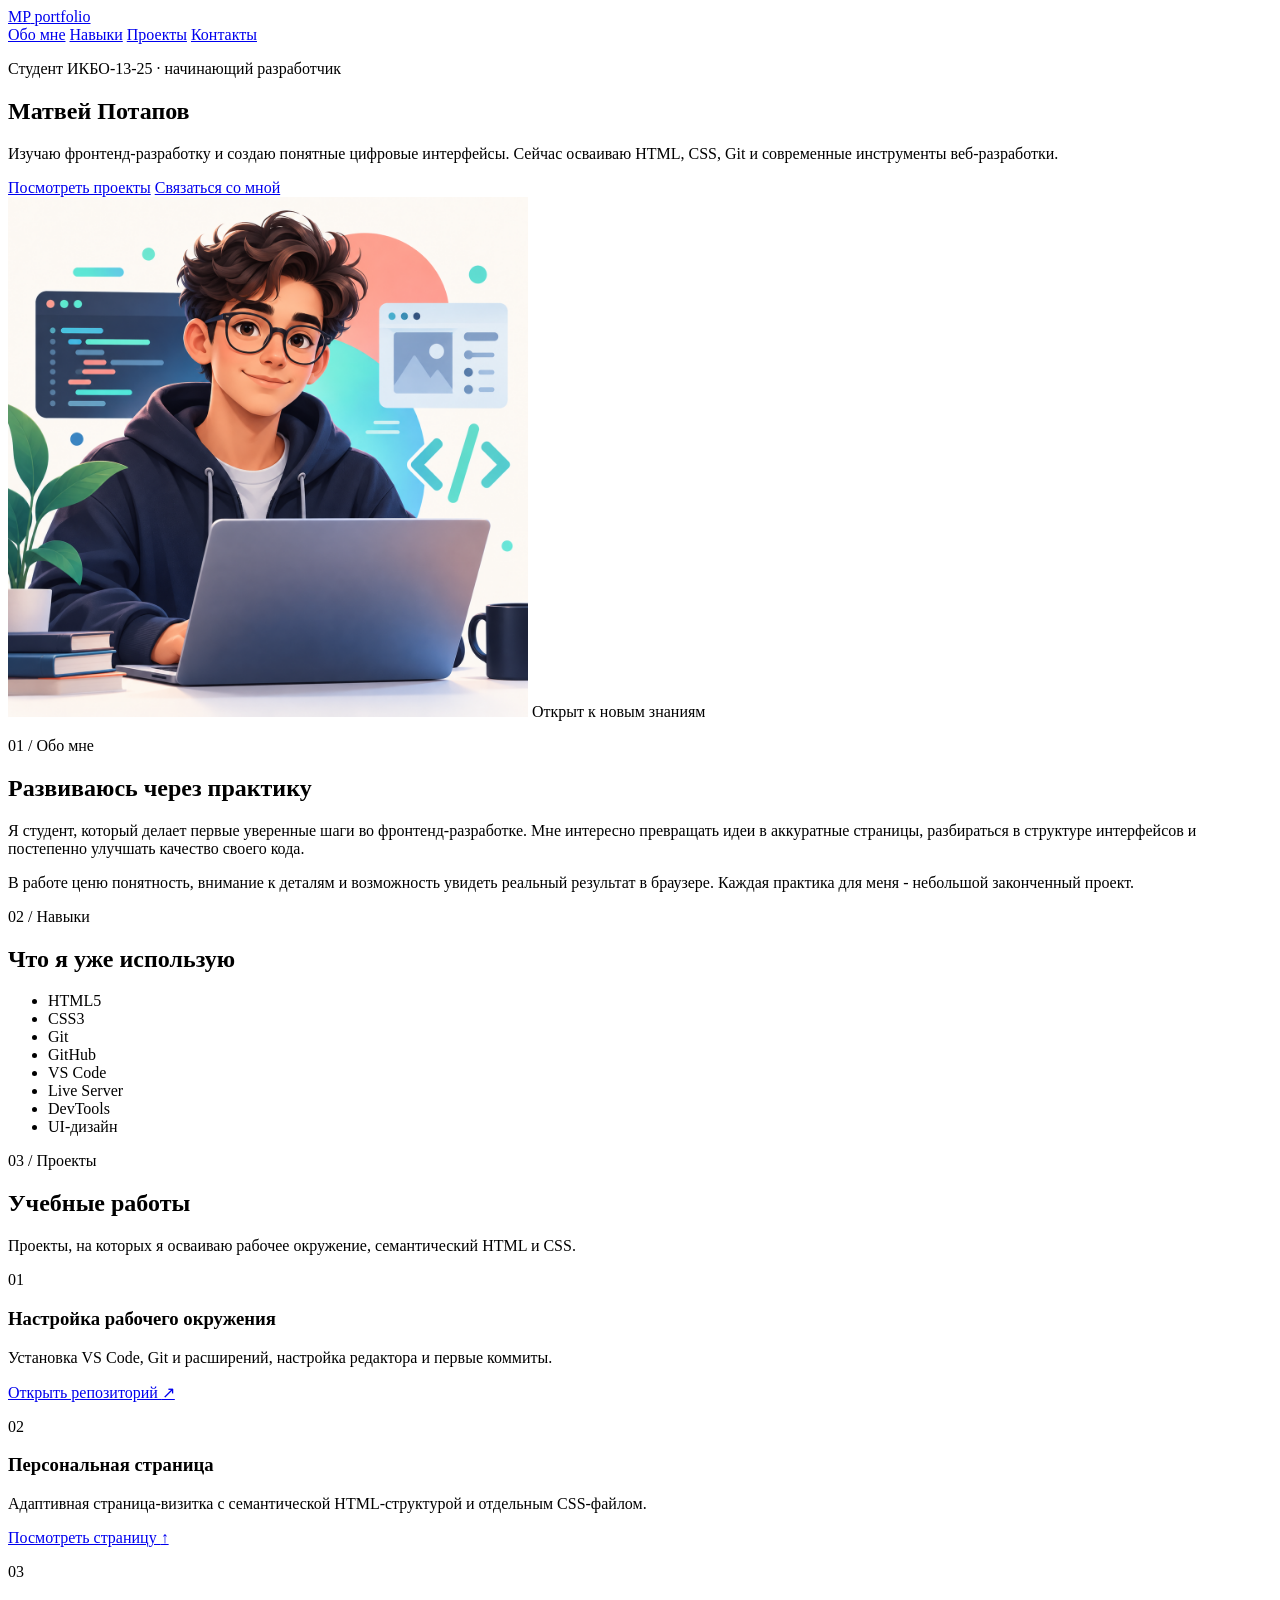
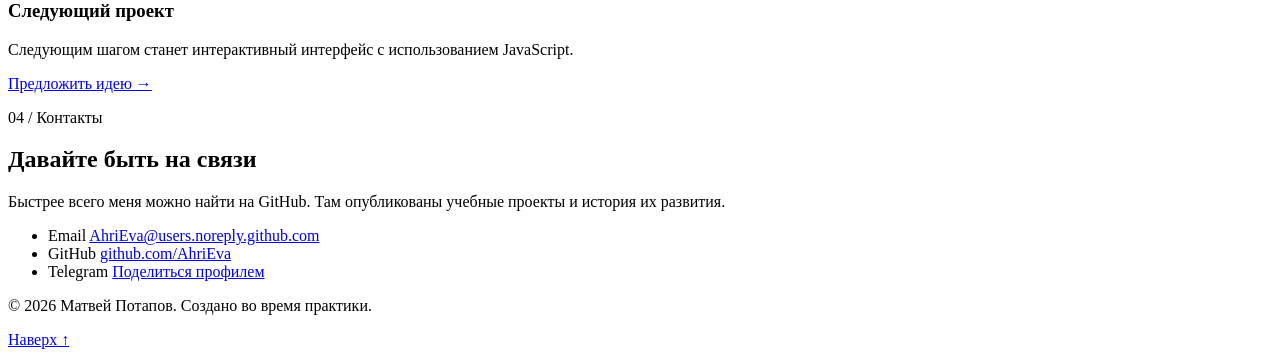
==== index.html @ 530ad432 "Create personal landing page structure" ====
<!doctype html>
<html lang="ru">
  <head>
    <meta charset="UTF-8" />
    <meta name="viewport" content="width=device-width, initial-scale=1.0" />
    <meta
      name="description"
      content="Учебное портфолио Матвея Потапова - начинающего фронтенд-разработчика."
    />
    <title>Матвей Потапов - начинающий frontend-разработчик</title>
    <link rel="stylesheet" href="styles.css" />
  </head>
  <body>
    <header class="site-header">
      <div class="container header-content">
        <a class="logo" href="#top" aria-label="Вернуться в начало страницы">
          <span class="logo-mark">MP</span>
          <span>portfolio</span>
        </a>

        <nav class="navigation" aria-label="Основная навигация">
          <a href="#about">Обо мне</a>
          <a href="#skills">Навыки</a>
          <a href="#projects">Проекты</a>
          <a href="#contacts">Контакты</a>
        </nav>
      </div>
    </header>

    <main id="top">
      <section class="hero" aria-labelledby="hero-title">
        <div class="container hero-content">
          <div class="hero-text">
            <p class="eyebrow">Студент ИКБО-13-25 · начинающий разработчик</p>
            <h1 id="hero-title">Матвей Потапов</h1>
            <p class="hero-description">
              Изучаю фронтенд-разработку и создаю понятные цифровые интерфейсы.
              Сейчас осваиваю HTML, CSS, Git и современные инструменты веб-разработки.
            </p>
            <div class="hero-actions">
              <a class="button button-primary" href="#projects">Посмотреть проекты</a>
              <a class="button button-secondary" href="#contacts">Связаться со мной</a>
            </div>
          </div>

          <div class="avatar-frame">
            <img
              class="avatar"
              src="images/avatar.png"
              alt="Иллюстрация студента-разработчика за ноутбуком"
              width="520"
              height="520"
            />
            <span class="status-badge">Открыт к новым знаниям</span>
          </div>
        </div>
      </section>

      <section class="section" id="about" aria-labelledby="about-title">
        <div class="container narrow-container">
          <p class="section-label">01 / Обо мне</p>
          <h2 id="about-title">Развиваюсь через практику</h2>
          <p class="lead">
            Я студент, который делает первые уверенные шаги во фронтенд-разработке.
            Мне интересно превращать идеи в аккуратные страницы, разбираться в структуре
            интерфейсов и постепенно улучшать качество своего кода.
          </p>
          <p>
            В работе ценю понятность, внимание к деталям и возможность увидеть реальный
            результат в браузере. Каждая практика для меня - небольшой законченный проект.
          </p>
        </div>
      </section>

      <section class="section section-accent" id="skills" aria-labelledby="skills-title">
        <div class="container">
          <p class="section-label">02 / Навыки</p>
          <h2 id="skills-title">Что я уже использую</h2>

          <ul class="skills-list" aria-label="Навыки и инструменты">
            <li>HTML5</li>
            <li>CSS3</li>
            <li>Git</li>
            <li>GitHub</li>
            <li>VS Code</li>
            <li>Live Server</li>
            <li>DevTools</li>
            <li>UI-дизайн</li>
          </ul>
        </div>
      </section>

      <section class="section" id="projects" aria-labelledby="projects-title">
        <div class="container">
          <div class="section-heading">
            <div>
              <p class="section-label">03 / Проекты</p>
              <h2 id="projects-title">Учебные работы</h2>
            </div>
            <p>
              Проекты, на которых я осваиваю рабочее окружение, семантический HTML и CSS.
            </p>
          </div>

          <div class="projects">
            <article class="project-card">
              <p class="project-number">01</p>
              <h3>Настройка рабочего окружения</h3>
              <p>
                Установка VS Code, Git и расширений, настройка редактора и первые коммиты.
              </p>
              <a
                href="https://github.com/AhriEva/frontend-practice-01"
                target="_blank"
                rel="noreferrer"
              >
                Открыть репозиторий <span aria-hidden="true">↗</span>
              </a>
            </article>

            <article class="project-card featured-card">
              <p class="project-number">02</p>
              <h3>Персональная страница</h3>
              <p>
                Адаптивная страница-визитка с семантической HTML-структурой и отдельным
                CSS-файлом.
              </p>
              <a href="#top">Посмотреть страницу <span aria-hidden="true">↑</span></a>
            </article>

            <article class="project-card">
              <p class="project-number">03</p>
              <h3>Следующий проект</h3>
              <p>
                Следующим шагом станет интерактивный интерфейс с использованием JavaScript.
              </p>
              <a href="#contacts">Предложить идею <span aria-hidden="true">→</span></a>
            </article>
          </div>
        </div>
      </section>

      <section class="section contact-section" id="contacts" aria-labelledby="contacts-title">
        <div class="container contact-layout">
          <div>
            <p class="section-label">04 / Контакты</p>
            <h2 id="contacts-title">Давайте быть на связи</h2>
            <p>
              Быстрее всего меня можно найти на GitHub. Там опубликованы учебные проекты и
              история их развития.
            </p>
          </div>

          <ul class="contacts-list">
            <li>
              <span>Email</span>
              <a href="mailto:AhriEva@users.noreply.github.com">
                AhriEva@users.noreply.github.com
              </a>
            </li>
            <li>
              <span>GitHub</span>
              <a href="https://github.com/AhriEva" target="_blank" rel="noreferrer">
                github.com/AhriEva
              </a>
            </li>
            <li>
              <span>Telegram</span>
              <a
                href="https://t.me/share/url?url=https%3A%2F%2Fgithub.com%2FAhriEva&amp;text=%D0%9F%D1%80%D0%B8%D0%B2%D0%B5%D1%82%2C%20%D0%9C%D0%B0%D1%82%D0%B2%D0%B5%D0%B9!"
                target="_blank"
                rel="noreferrer"
              >
                Поделиться профилем
              </a>
            </li>
          </ul>
        </div>
      </section>
    </main>

    <footer class="site-footer">
      <div class="container footer-content">
        <p>© 2026 Матвей Потапов. Создано во время практики.</p>
        <a href="#top">Наверх ↑</a>
      </div>
    </footer>
  </body>
</html>
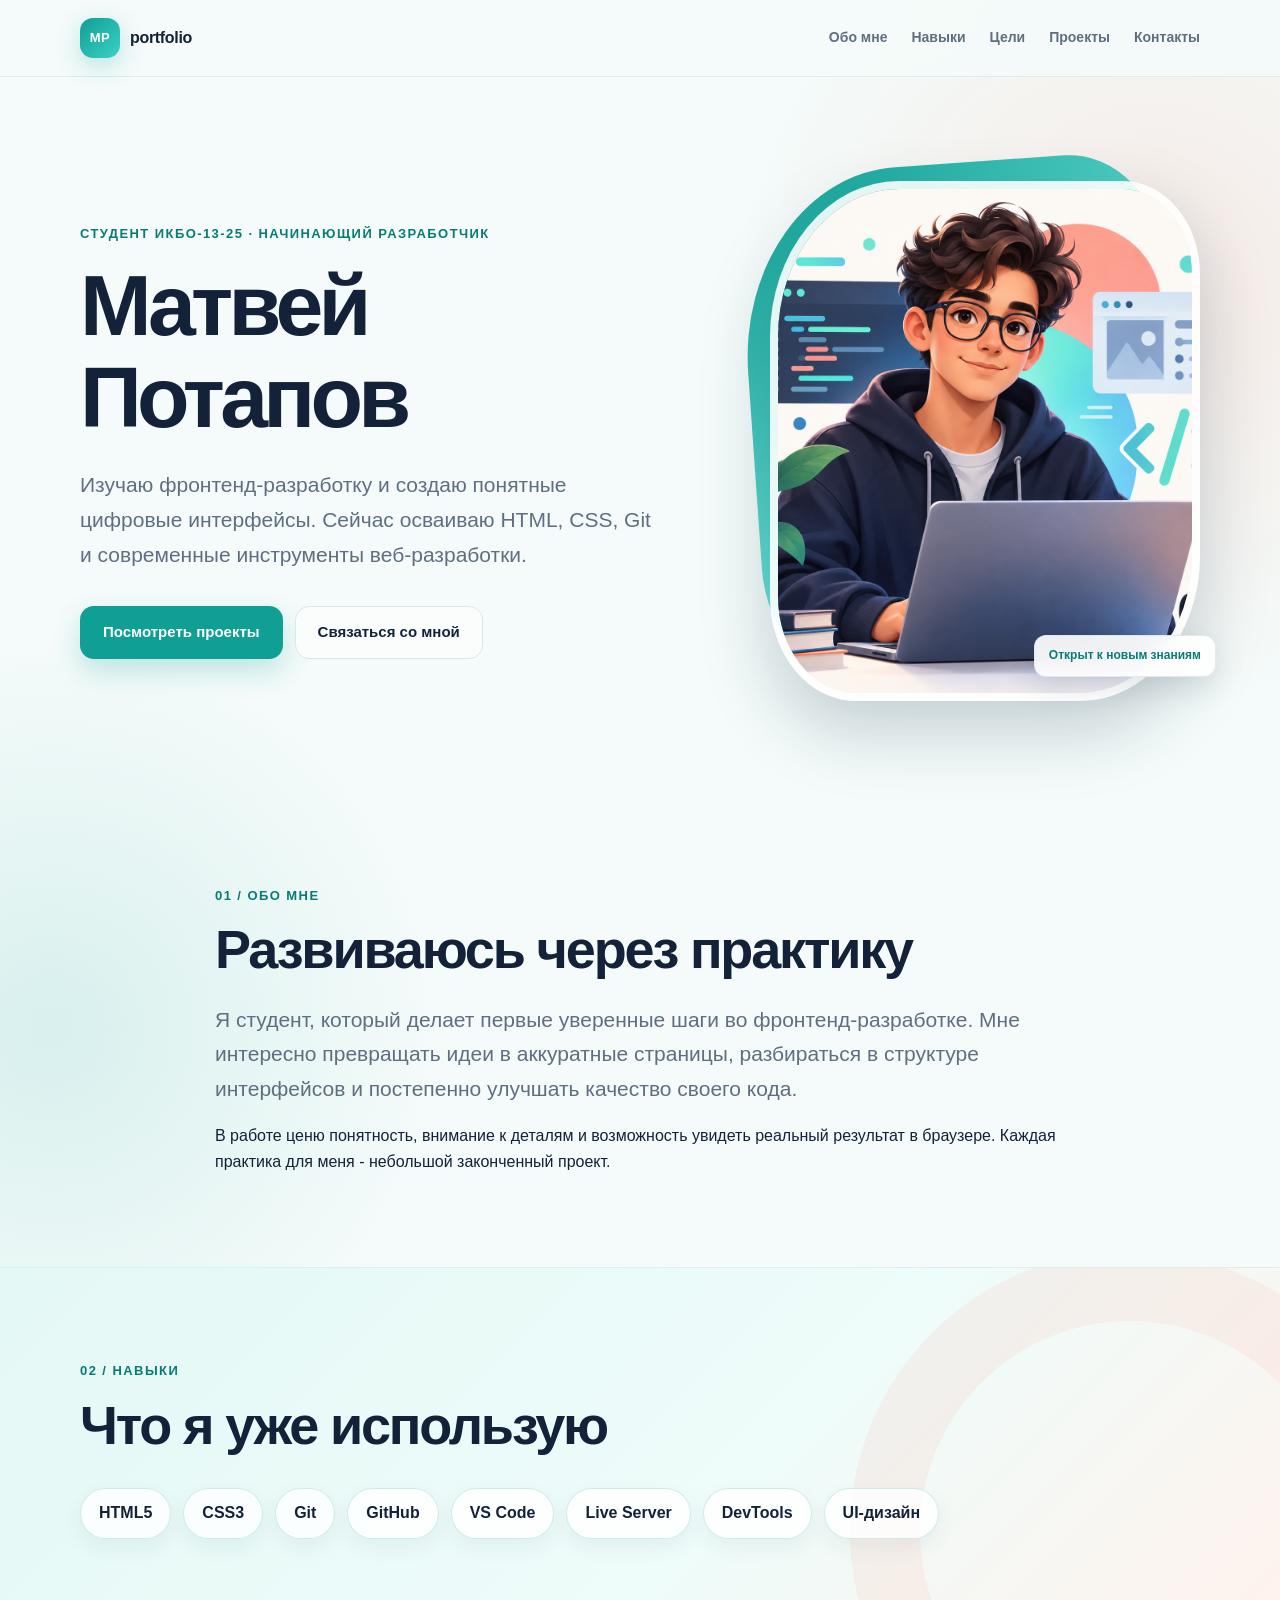
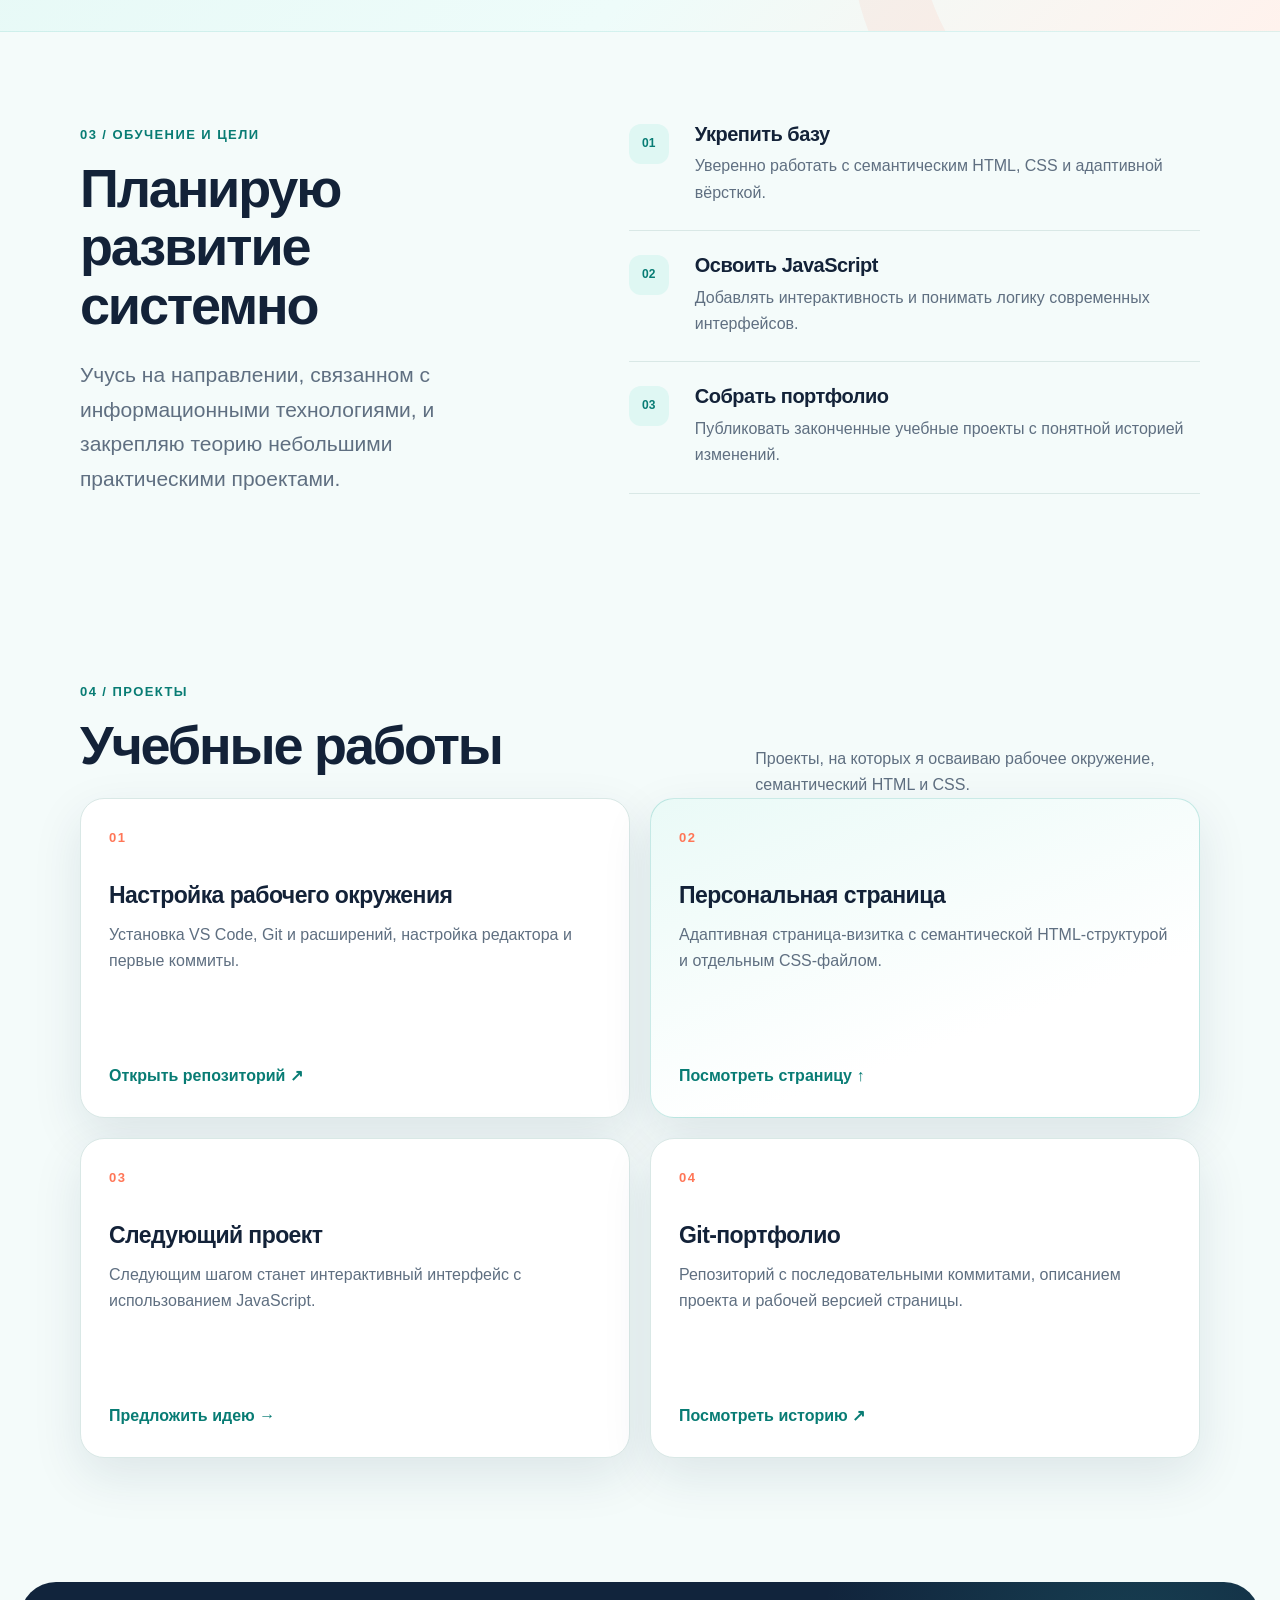
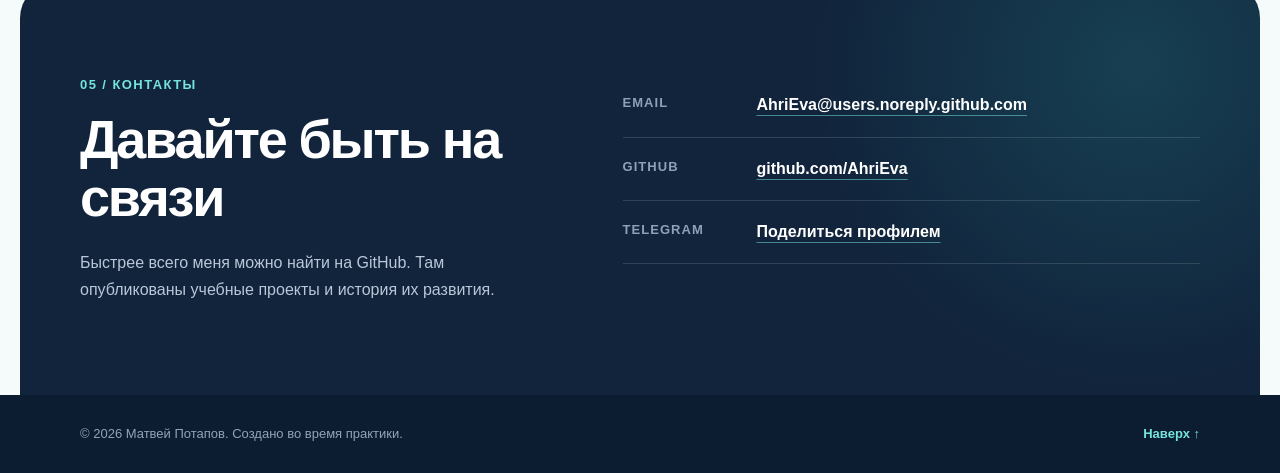
==== commit 021129ed: "Personalize portfolio content" ====
--- a/index.html
+++ b/index.html
@@ -21,6 +21,7 @@
         <nav class="navigation" aria-label="Основная навигация">
           <a href="#about">Обо мне</a>
           <a href="#skills">Навыки</a>
+          <a href="#goals">Цели</a>
           <a href="#projects">Проекты</a>
           <a href="#contacts">Контакты</a>
         </nav>
@@ -90,11 +91,48 @@
         </div>
       </section>
 
+      <section class="section" id="goals" aria-labelledby="goals-title">
+        <div class="container goals-layout">
+          <div>
+            <p class="section-label">03 / Обучение и цели</p>
+            <h2 id="goals-title">Планирую развитие системно</h2>
+            <p class="lead">
+              Учусь на направлении, связанном с информационными технологиями, и закрепляю
+              теорию небольшими практическими проектами.
+            </p>
+          </div>
+
+          <ol class="goals-list">
+            <li>
+              <span>01</span>
+              <div>
+                <h3>Укрепить базу</h3>
+                <p>Уверенно работать с семантическим HTML, CSS и адаптивной вёрсткой.</p>
+              </div>
+            </li>
+            <li>
+              <span>02</span>
+              <div>
+                <h3>Освоить JavaScript</h3>
+                <p>Добавлять интерактивность и понимать логику современных интерфейсов.</p>
+              </div>
+            </li>
+            <li>
+              <span>03</span>
+              <div>
+                <h3>Собрать портфолио</h3>
+                <p>Публиковать законченные учебные проекты с понятной историей изменений.</p>
+              </div>
+            </li>
+          </ol>
+        </div>
+      </section>
+
       <section class="section" id="projects" aria-labelledby="projects-title">
         <div class="container">
           <div class="section-heading">
             <div>
-              <p class="section-label">03 / Проекты</p>
+              <p class="section-label">04 / Проекты</p>
               <h2 id="projects-title">Учебные работы</h2>
             </div>
             <p>
@@ -136,6 +174,22 @@
               </p>
               <a href="#contacts">Предложить идею <span aria-hidden="true">→</span></a>
             </article>
+
+            <article class="project-card">
+              <p class="project-number">04</p>
+              <h3>Git-портфолио</h3>
+              <p>
+                Репозиторий с последовательными коммитами, описанием проекта и рабочей
+                версией страницы.
+              </p>
+              <a
+                href="https://github.com/AhriEva/frontend-practice-01/commits/main"
+                target="_blank"
+                rel="noreferrer"
+              >
+                Посмотреть историю <span aria-hidden="true">↗</span>
+              </a>
+            </article>
           </div>
         </div>
       </section>
@@ -143,7 +197,7 @@
       <section class="section contact-section" id="contacts" aria-labelledby="contacts-title">
         <div class="container contact-layout">
           <div>
-            <p class="section-label">04 / Контакты</p>
+            <p class="section-label">05 / Контакты</p>
             <h2 id="contacts-title">Давайте быть на связи</h2>
             <p>
               Быстрее всего меня можно найти на GitHub. Там опубликованы учебные проекты и
--- a/styles.css
+++ b/styles.css
@@ -0,0 +1,656 @@
+:root {
+  --color-primary: #0f9f94;
+  --color-primary-dark: #087c74;
+  --color-secondary: #ff7657;
+  --color-text: #132238;
+  --color-muted: #5f6f81;
+  --color-background: #f4fbfa;
+  --color-surface: #ffffff;
+  --color-surface-dark: #11243c;
+  --color-border: #d9e8e6;
+  --color-accent-soft: #dff7f3;
+  --container-width: 1120px;
+  --shadow-card: 0 18px 50px rgba(20, 51, 74, 0.1);
+}
+
+* {
+  box-sizing: border-box;
+}
+
+html {
+  scroll-behavior: smooth;
+}
+
+body {
+  margin: 0;
+  overflow-x: hidden;
+  background:
+    radial-gradient(circle at 90% 8%, rgba(255, 118, 87, 0.13), transparent 26rem),
+    radial-gradient(circle at 4% 28%, rgba(15, 159, 148, 0.12), transparent 24rem),
+    var(--color-background);
+  color: var(--color-text);
+  font-family:
+    Inter, Montserrat, "Segoe UI", Arial, sans-serif;
+  line-height: 1.65;
+}
+
+img {
+  display: block;
+  max-width: 100%;
+}
+
+a {
+  color: inherit;
+}
+
+a:focus-visible {
+  border-radius: 6px;
+  outline: 3px solid rgba(255, 118, 87, 0.55);
+  outline-offset: 4px;
+}
+
+.container {
+  width: min(calc(100% - 40px), var(--container-width));
+  margin: 0 auto;
+}
+
+.narrow-container {
+  max-width: 850px;
+}
+
+.site-header {
+  position: sticky;
+  z-index: 10;
+  top: 0;
+  border-bottom: 1px solid rgba(217, 232, 230, 0.85);
+  background-color: rgba(244, 251, 250, 0.88);
+  backdrop-filter: blur(18px);
+}
+
+.header-content {
+  display: flex;
+  min-height: 76px;
+  align-items: center;
+  justify-content: space-between;
+  gap: 28px;
+}
+
+.logo {
+  display: inline-flex;
+  align-items: center;
+  gap: 10px;
+  color: var(--color-text);
+  font-weight: 800;
+  letter-spacing: -0.02em;
+  text-decoration: none;
+}
+
+.logo-mark {
+  display: grid;
+  width: 40px;
+  height: 40px;
+  place-items: center;
+  border-radius: 13px;
+  background: linear-gradient(135deg, var(--color-primary), #3ad1c6);
+  color: #ffffff;
+  font-size: 13px;
+  letter-spacing: 0.04em;
+  box-shadow: 0 8px 24px rgba(15, 159, 148, 0.25);
+}
+
+.navigation {
+  display: flex;
+  flex-wrap: wrap;
+  gap: 8px 24px;
+}
+
+.navigation a {
+  position: relative;
+  color: var(--color-muted);
+  font-size: 14px;
+  font-weight: 700;
+  text-decoration: none;
+}
+
+.navigation a::after {
+  position: absolute;
+  right: 0;
+  bottom: -6px;
+  left: 0;
+  height: 2px;
+  border-radius: 999px;
+  background: var(--color-primary);
+  content: "";
+  transform: scaleX(0);
+  transform-origin: right;
+  transition: transform 180ms ease;
+}
+
+.navigation a:hover {
+  color: var(--color-primary-dark);
+}
+
+.navigation a:hover::after {
+  transform: scaleX(1);
+  transform-origin: left;
+}
+
+.hero {
+  padding: 104px 0 92px;
+}
+
+.hero-content {
+  display: grid;
+  align-items: center;
+  gap: clamp(44px, 7vw, 90px);
+  grid-template-columns: minmax(0, 1.12fr) minmax(300px, 0.88fr);
+}
+
+.hero-text {
+  max-width: 690px;
+}
+
+.eyebrow,
+.section-label {
+  margin: 0 0 14px;
+  color: var(--color-primary-dark);
+  font-size: 13px;
+  font-weight: 800;
+  letter-spacing: 0.11em;
+  text-transform: uppercase;
+}
+
+h1,
+h2,
+h3 {
+  margin-top: 0;
+  line-height: 1.08;
+}
+
+h1 {
+  max-width: 760px;
+  margin-bottom: 24px;
+  font-size: clamp(48px, 7.5vw, 86px);
+  letter-spacing: -0.055em;
+}
+
+h2 {
+  margin-bottom: 24px;
+  font-size: clamp(34px, 4.6vw, 54px);
+  letter-spacing: -0.04em;
+}
+
+h3 {
+  margin-bottom: 14px;
+  font-size: 23px;
+  letter-spacing: -0.025em;
+}
+
+.hero-description,
+.lead {
+  margin: 0;
+  color: var(--color-muted);
+  font-size: clamp(18px, 2vw, 21px);
+}
+
+.hero-description {
+  max-width: 660px;
+}
+
+.hero-actions {
+  display: flex;
+  flex-wrap: wrap;
+  gap: 12px;
+  margin-top: 34px;
+}
+
+.button {
+  display: inline-flex;
+  min-height: 52px;
+  align-items: center;
+  justify-content: center;
+  padding: 13px 22px;
+  border: 1px solid transparent;
+  border-radius: 14px;
+  font-size: 15px;
+  font-weight: 800;
+  text-decoration: none;
+  transition:
+    transform 180ms ease,
+    box-shadow 180ms ease,
+    background-color 180ms ease;
+}
+
+.button:hover {
+  transform: translateY(-2px);
+}
+
+.button-primary {
+  background: var(--color-primary);
+  color: #ffffff;
+  box-shadow: 0 12px 28px rgba(15, 159, 148, 0.24);
+}
+
+.button-primary:hover {
+  background: var(--color-primary-dark);
+}
+
+.button-secondary {
+  border-color: var(--color-border);
+  background: rgba(255, 255, 255, 0.68);
+  color: var(--color-text);
+}
+
+.button-secondary:hover {
+  border-color: var(--color-primary);
+  box-shadow: 0 10px 26px rgba(20, 51, 74, 0.08);
+}
+
+.avatar-frame {
+  position: relative;
+  max-width: 430px;
+  justify-self: end;
+}
+
+.avatar-frame::before {
+  position: absolute;
+  z-index: -1;
+  inset: -18px 24px 24px -18px;
+  border-radius: 38% 22% 34% 24%;
+  background: linear-gradient(145deg, var(--color-primary), #69e2d8 55%, #ffb09d);
+  content: "";
+  transform: rotate(-4deg);
+}
+
+.avatar {
+  width: 100%;
+  aspect-ratio: 1;
+  border: 8px solid rgba(255, 255, 255, 0.88);
+  border-radius: 30% 18% 28% 20%;
+  object-fit: cover;
+  box-shadow: 0 28px 70px rgba(16, 45, 69, 0.22);
+}
+
+.status-badge {
+  position: absolute;
+  right: -16px;
+  bottom: 24px;
+  padding: 10px 14px;
+  border: 1px solid rgba(217, 232, 230, 0.85);
+  border-radius: 12px;
+  background: rgba(255, 255, 255, 0.92);
+  color: var(--color-primary-dark);
+  font-size: 12px;
+  font-weight: 800;
+  box-shadow: 0 10px 30px rgba(20, 51, 74, 0.13);
+  backdrop-filter: blur(10px);
+}
+
+.section {
+  padding: 92px 0;
+  scroll-margin-top: 74px;
+}
+
+.section p:last-child {
+  margin-bottom: 0;
+}
+
+.section-accent {
+  position: relative;
+  overflow: hidden;
+  border-block: 1px solid rgba(15, 159, 148, 0.1);
+  background: linear-gradient(135deg, #e4f8f5, #eefcfa 58%, #fff2ed);
+}
+
+.section-accent::after {
+  position: absolute;
+  right: -130px;
+  bottom: -180px;
+  width: 420px;
+  height: 420px;
+  border: 70px solid rgba(255, 118, 87, 0.08);
+  border-radius: 50%;
+  content: "";
+}
+
+.skills-list {
+  position: relative;
+  z-index: 1;
+  display: flex;
+  flex-wrap: wrap;
+  gap: 12px;
+  max-width: 880px;
+  margin: 34px 0 0;
+  padding: 0;
+  list-style: none;
+}
+
+.skills-list li {
+  padding: 11px 18px;
+  border: 1px solid rgba(15, 159, 148, 0.2);
+  border-radius: 999px;
+  background: rgba(255, 255, 255, 0.82);
+  font-weight: 750;
+  box-shadow: 0 8px 22px rgba(20, 51, 74, 0.06);
+}
+
+.goals-layout {
+  display: grid;
+  align-items: start;
+  gap: clamp(48px, 8vw, 100px);
+  grid-template-columns: minmax(0, 0.88fr) minmax(440px, 1.12fr);
+}
+
+.goals-list {
+  margin: 0;
+  padding: 0;
+  list-style: none;
+}
+
+.goals-list li {
+  display: grid;
+  padding: 24px 0;
+  border-bottom: 1px solid var(--color-border);
+  gap: 22px;
+  grid-template-columns: 44px minmax(0, 1fr);
+}
+
+.goals-list li:first-child {
+  padding-top: 0;
+}
+
+.goals-list span {
+  display: grid;
+  width: 40px;
+  height: 40px;
+  place-items: center;
+  border-radius: 12px;
+  background: var(--color-accent-soft);
+  color: var(--color-primary-dark);
+  font-size: 12px;
+  font-weight: 900;
+}
+
+.goals-list h3 {
+  margin-bottom: 8px;
+  font-size: 20px;
+}
+
+.goals-list p {
+  margin: 0;
+  color: var(--color-muted);
+}
+
+.section-heading {
+  display: grid;
+  align-items: end;
+  gap: 40px;
+  grid-template-columns: minmax(0, 1fr) minmax(280px, 0.7fr);
+}
+
+.section-heading > p {
+  margin: 0 0 28px;
+  color: var(--color-muted);
+}
+
+.projects {
+  display: grid;
+  gap: 20px;
+  grid-template-columns: repeat(2, minmax(0, 1fr));
+}
+
+.project-card {
+  display: flex;
+  min-height: 320px;
+  flex-direction: column;
+  padding: 28px;
+  border: 1px solid var(--color-border);
+  border-radius: 24px;
+  background: var(--color-surface);
+  box-shadow: var(--shadow-card);
+  transition:
+    transform 200ms ease,
+    border-color 200ms ease,
+    box-shadow 200ms ease;
+}
+
+.project-card:hover {
+  border-color: rgba(15, 159, 148, 0.48);
+  box-shadow: 0 24px 55px rgba(20, 51, 74, 0.15);
+  transform: translateY(-7px);
+}
+
+.featured-card {
+  border-color: rgba(15, 159, 148, 0.22);
+  background: linear-gradient(160deg, #eafaf7, #ffffff 68%);
+}
+
+.project-number {
+  margin: 0 0 34px;
+  color: var(--color-secondary);
+  font-size: 13px;
+  font-weight: 900;
+  letter-spacing: 0.12em;
+}
+
+.project-card > p:not(.project-number) {
+  margin: 0 0 24px;
+  color: var(--color-muted);
+}
+
+.project-card a {
+  margin-top: auto;
+  color: var(--color-primary-dark);
+  font-weight: 800;
+  text-decoration: none;
+}
+
+.project-card a:hover {
+  color: var(--color-secondary);
+}
+
+.contact-section {
+  margin: 32px 20px 0;
+  border-radius: 36px 36px 0 0;
+  background:
+    radial-gradient(circle at 90% 20%, rgba(54, 208, 196, 0.16), transparent 20rem),
+    var(--color-surface-dark);
+  color: #ffffff;
+}
+
+.contact-layout {
+  display: grid;
+  gap: 70px;
+  grid-template-columns: minmax(0, 0.9fr) minmax(360px, 1.1fr);
+}
+
+.contact-section .section-label {
+  color: #75e4db;
+}
+
+.contact-section h2 {
+  max-width: 520px;
+}
+
+.contact-section p:not(.section-label) {
+  max-width: 560px;
+  color: #b9c7d8;
+}
+
+.contacts-list {
+  margin: 0;
+  padding: 0;
+  list-style: none;
+}
+
+.contacts-list li {
+  display: grid;
+  padding: 18px 0;
+  border-bottom: 1px solid rgba(255, 255, 255, 0.13);
+  gap: 8px 24px;
+  grid-template-columns: 110px minmax(0, 1fr);
+}
+
+.contacts-list span {
+  color: #8ea1b7;
+  font-size: 13px;
+  font-weight: 800;
+  letter-spacing: 0.08em;
+  text-transform: uppercase;
+}
+
+.contacts-list a {
+  overflow-wrap: anywhere;
+  color: #ffffff;
+  font-weight: 750;
+  text-decoration-color: rgba(117, 228, 219, 0.52);
+  text-underline-offset: 5px;
+}
+
+.contacts-list a:hover {
+  color: #75e4db;
+}
+
+.site-footer {
+  padding: 28px 0;
+  background: #0c1d31;
+  color: #91a3b9;
+  font-size: 13px;
+}
+
+.footer-content {
+  display: flex;
+  align-items: center;
+  justify-content: space-between;
+  gap: 20px;
+}
+
+.footer-content p {
+  margin: 0;
+}
+
+.footer-content a {
+  color: #75e4db;
+  font-weight: 800;
+  text-decoration: none;
+}
+
+@media (max-width: 820px) {
+  .hero-content,
+  .section-heading,
+  .goals-layout,
+  .contact-layout {
+    grid-template-columns: 1fr;
+  }
+
+  .hero {
+    padding-top: 78px;
+  }
+
+  .avatar-frame {
+    width: min(82vw, 410px);
+    justify-self: center;
+  }
+
+  .projects {
+    grid-template-columns: 1fr;
+  }
+
+  .project-card {
+    min-height: 0;
+  }
+
+  .contact-layout {
+    gap: 32px;
+  }
+}
+
+@media (max-width: 700px) {
+  .container {
+    width: min(calc(100% - 28px), var(--container-width));
+  }
+
+  .header-content {
+    min-height: 0;
+    align-items: flex-start;
+    flex-direction: column;
+    padding: 14px 0 16px;
+  }
+
+  .navigation {
+    gap: 8px 16px;
+  }
+
+  .hero {
+    padding: 58px 0 62px;
+  }
+
+  .hero-content {
+    gap: 54px;
+  }
+
+  h1 {
+    font-size: clamp(44px, 15vw, 66px);
+  }
+
+  h2 {
+    font-size: clamp(32px, 10vw, 44px);
+  }
+
+  .section {
+    padding: 64px 0;
+    scroll-margin-top: 124px;
+  }
+
+  .section-heading > p {
+    margin-bottom: 6px;
+  }
+
+  .status-badge {
+    right: -4px;
+    bottom: 14px;
+  }
+
+  .contact-section {
+    margin: 18px 8px 0;
+    border-radius: 26px 26px 0 0;
+  }
+
+  .contacts-list li {
+    grid-template-columns: 1fr;
+  }
+
+  .footer-content {
+    align-items: flex-start;
+    flex-direction: column;
+  }
+}
+
+@media (max-width: 430px) {
+  .hero-actions .button {
+    width: 100%;
+  }
+
+  .avatar-frame::before {
+    inset: -10px 12px 18px -10px;
+  }
+
+  .status-badge {
+    position: static;
+    display: block;
+    width: fit-content;
+    margin: -12px auto 0;
+  }
+}
+
+@media (prefers-reduced-motion: reduce) {
+  html {
+    scroll-behavior: auto;
+  }
+
+  *,
+  *::before,
+  *::after {
+    transition-duration: 0.01ms !important;
+  }
+}
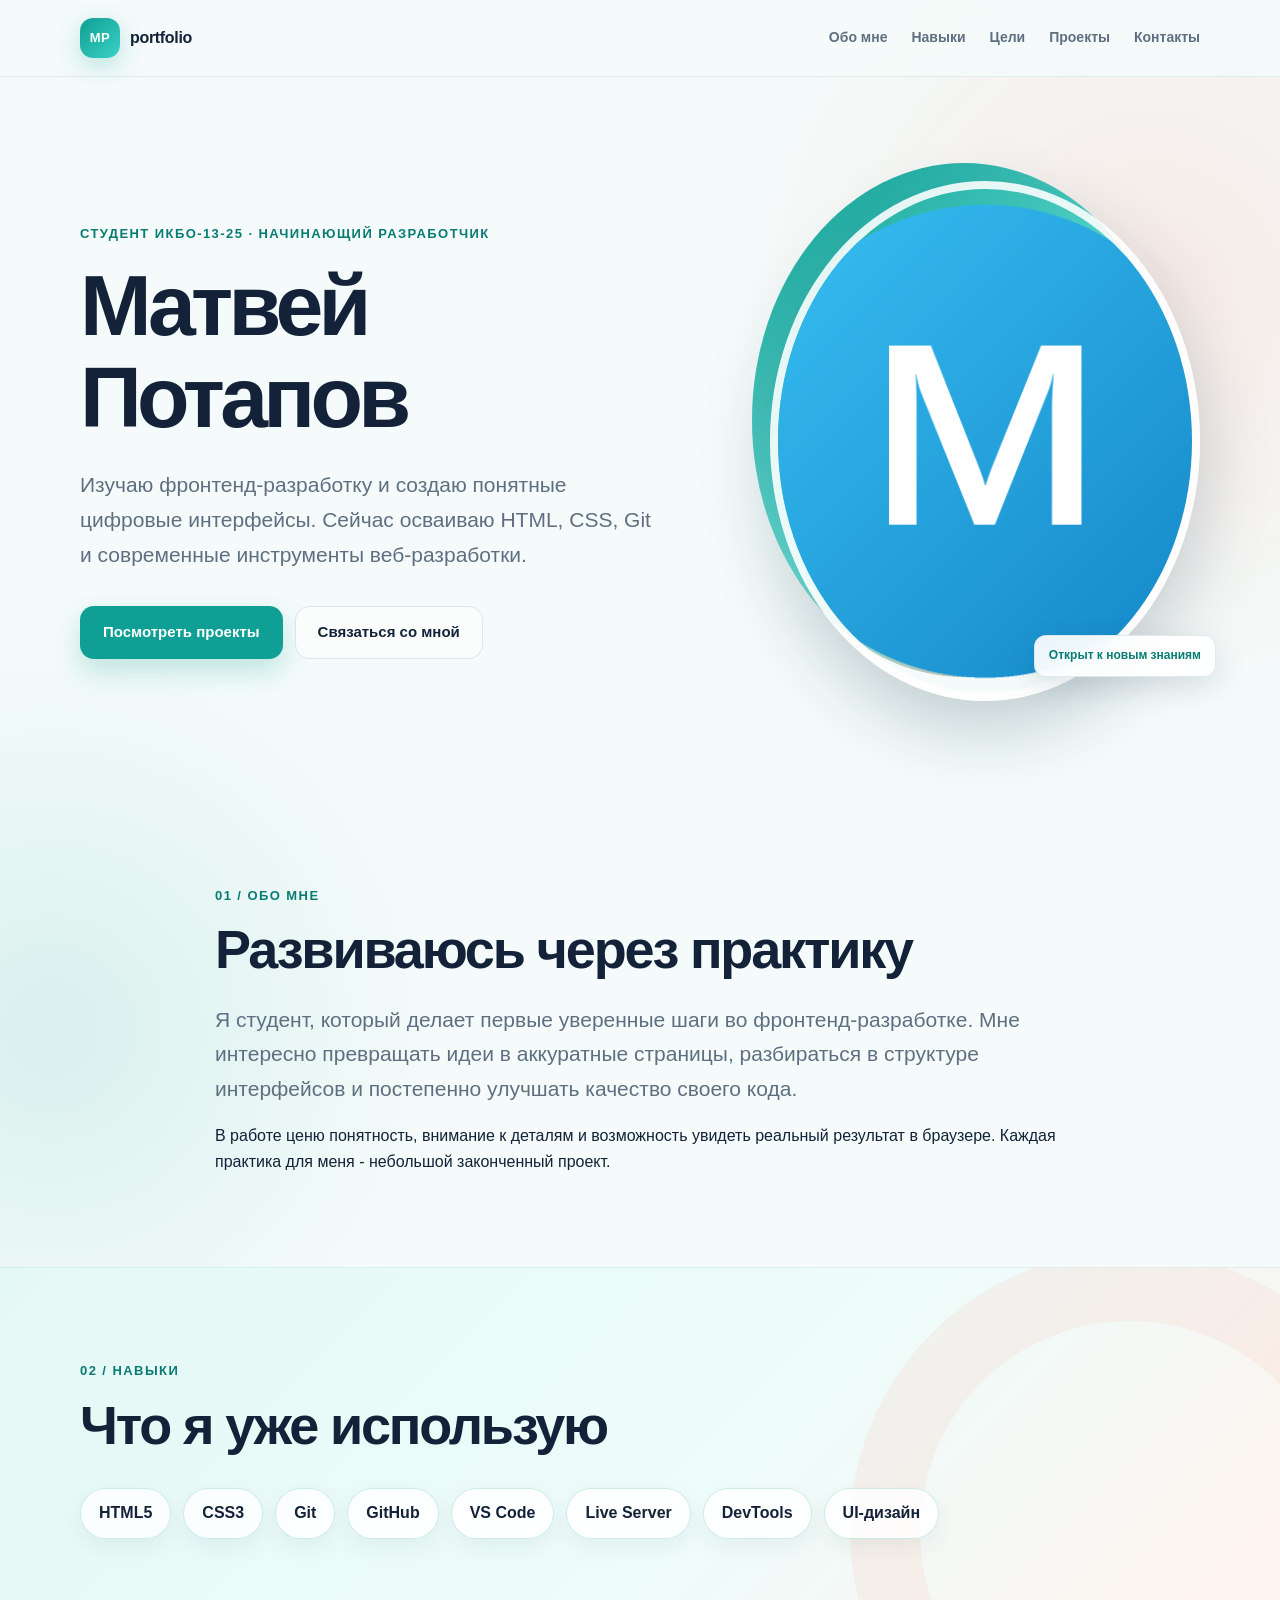
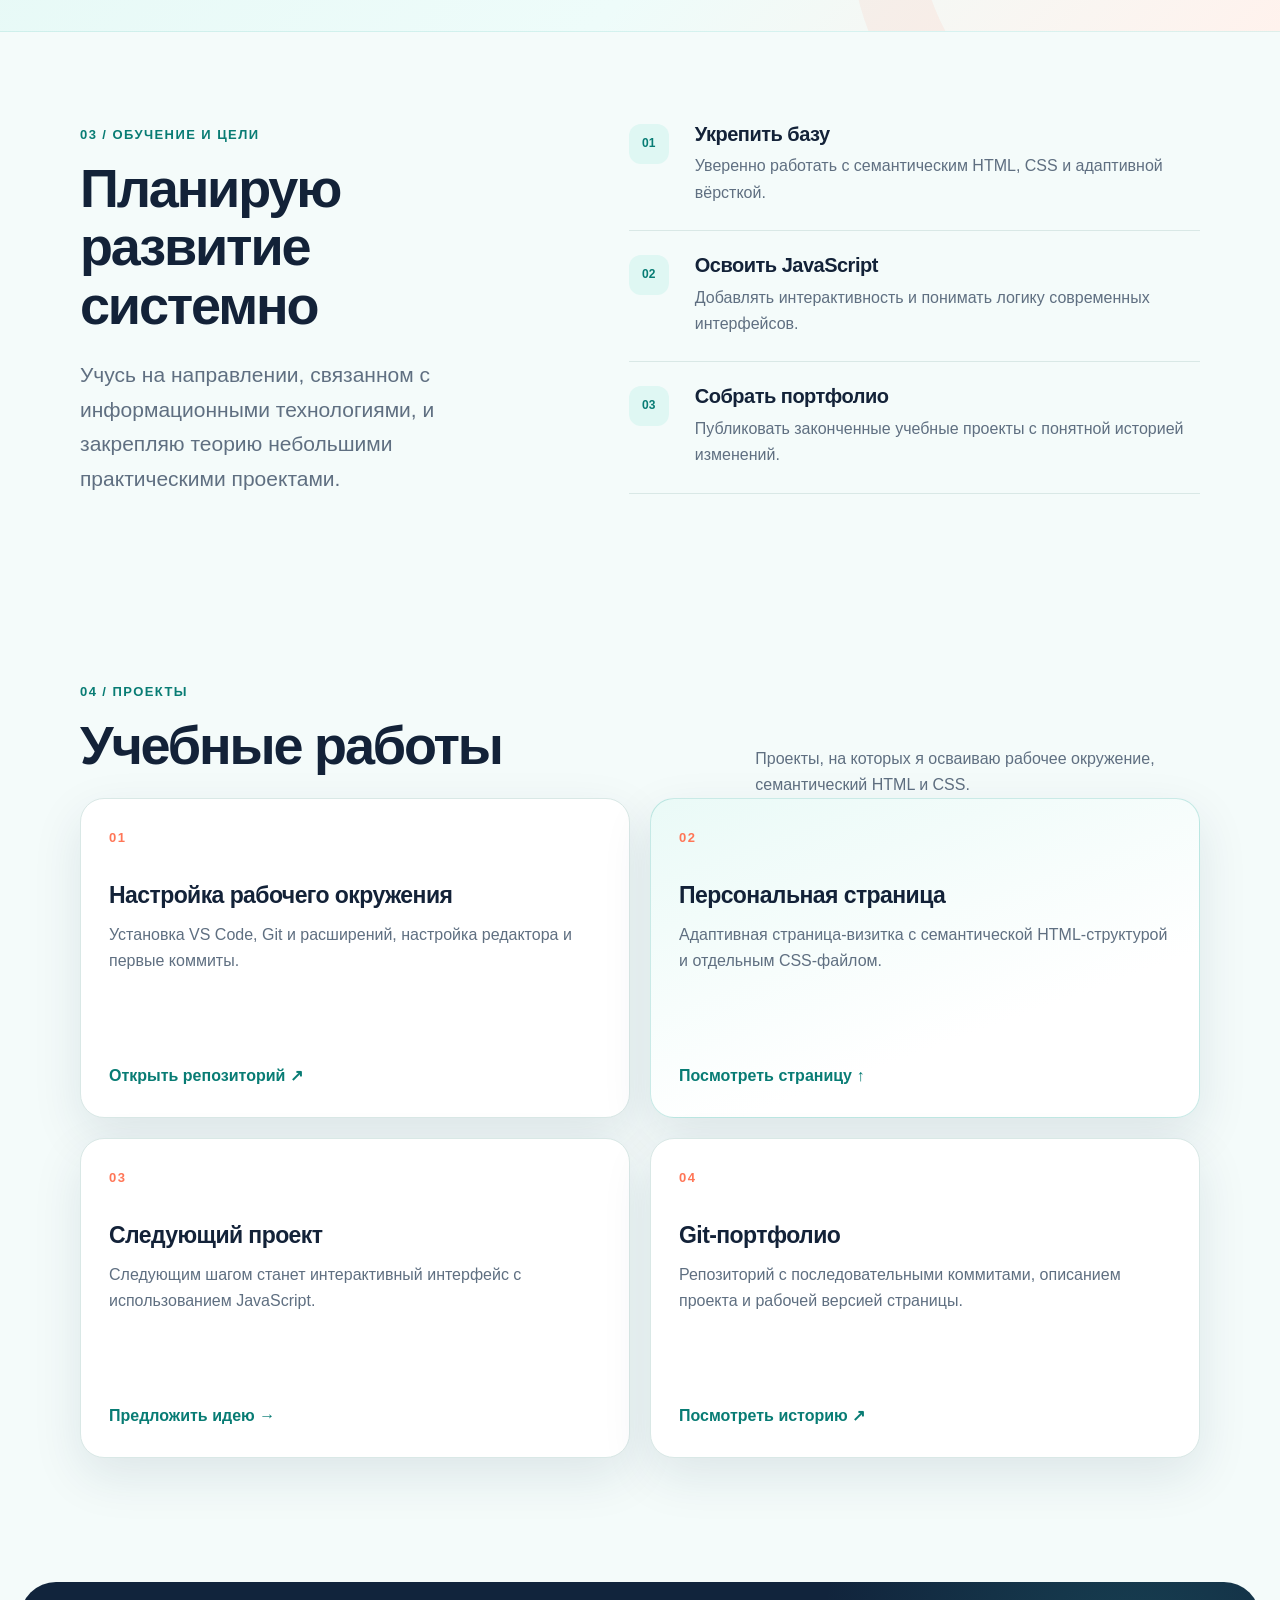
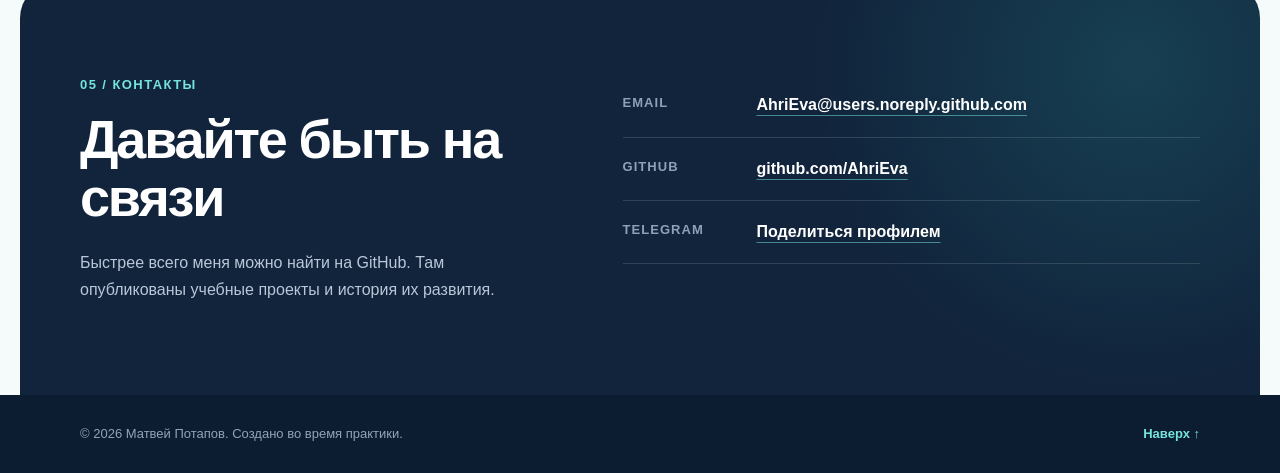
==== commit 8455f8f2: "Replace avatar with initial" ====
--- a/index.html
+++ b/index.html
@@ -48,7 +48,7 @@
             <img
               class="avatar"
               src="images/avatar.png"
-              alt="Иллюстрация студента-разработчика за ноутбуком"
+              alt="Синий круглый аватар с белой буквой М"
               width="520"
               height="520"
             />
--- a/styles.css
+++ b/styles.css
@@ -256,17 +256,16 @@
   position: absolute;
   z-index: -1;
   inset: -18px 24px 24px -18px;
-  border-radius: 38% 22% 34% 24%;
+  border-radius: 50%;
   background: linear-gradient(145deg, var(--color-primary), #69e2d8 55%, #ffb09d);
   content: "";
-  transform: rotate(-4deg);
 }
 
 .avatar {
   width: 100%;
   aspect-ratio: 1;
   border: 8px solid rgba(255, 255, 255, 0.88);
-  border-radius: 30% 18% 28% 20%;
+  border-radius: 50%;
   object-fit: cover;
   box-shadow: 0 28px 70px rgba(16, 45, 69, 0.22);
 }
